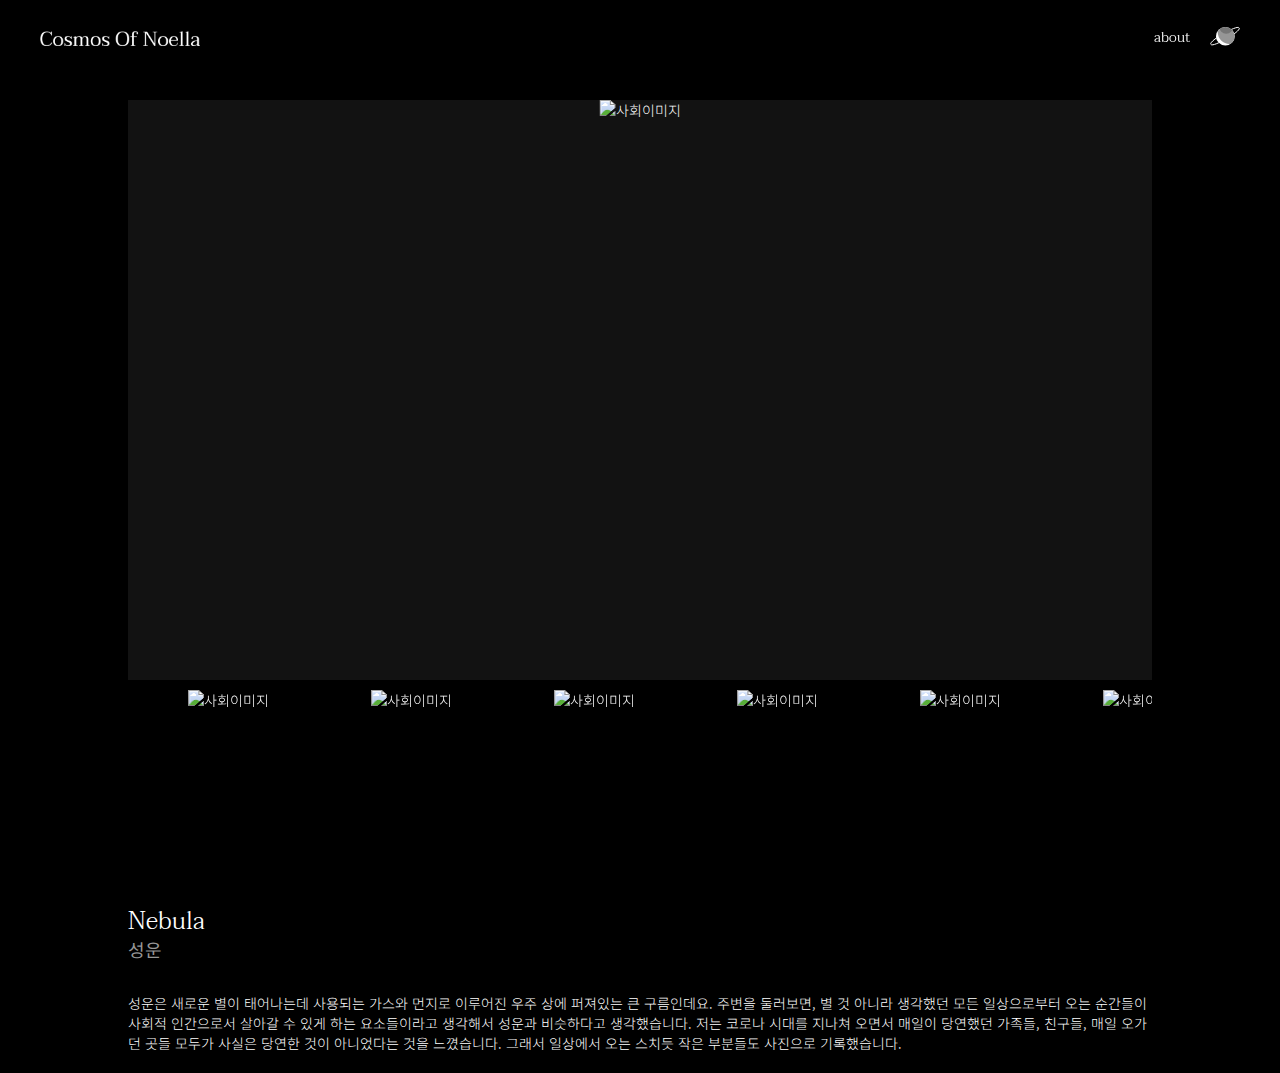
==== content_nebula.html @ 3be6d568 "1st upload" ====
<!DOCTYPE html>
<html lang="ko">
<head>
    <meta charset="UTF-8">
    <meta name="viewport" content="width=device-width, initial-scale=1.0">
    <script src="js/jquery-3.7.1.js" type="text/javascript" text="javascript"></script>
    <script type="text/javascript" src="slick/slick.min.js"></script>
    <script src="js/content.js"></script>
    <link rel="preconnect" href="https://fonts.googleapis.com">
    <link rel="preconnect" href="https://fonts.gstatic.com" crossorigin>
    <link href="https://fonts.googleapis.com/css2?family=Noto+Sans+KR:wght@100..900&family=Taviraj:ital,wght@0,100;0,200;0,300;0,400;0,500;0,600;0,700;0,800;0,900;1,100;1,200;1,300;1,400;1,500;1,600;1,700;1,800;1,900&display=swap" rel="stylesheet">
    <link rel="stylesheet" type="text/css" href="slick/slick.css"/>
    <link rel="stylesheet" type="text/css" href="slick/slick-theme.css"/>
    <link href="css/content.css" rel="stylesheet" type="text/css">
    <title>cosmos of Noella Nebula</title>
</head>
<body>
   <div class="wrap">
    <header>
        <h1 id="logo"><a href="index.html"><img src="img/cosmos of Noella_white.png" alt="로고 이미지"></a></h1>
        <nav>
            <ul>
                <li><a href="about.html">about</a></li>
                <li><button id="sub_nav_btn">
                    <svg width="30" height="21" viewBox="0 0 30 21" fill="none" xmlns="http://www.w3.org/2000/svg">
                        <ellipse cx="15.3507" cy="10.2389" rx="9.35069" ry="9.35069" fill="white"/>
                        <path d="M16.5251 12.7742C20.3308 10.577 23.6429 8.334 25.9222 6.47894C27.0587 5.55395 27.9567 4.7108 28.5303 4.00677C28.8153 3.65698 29.0404 3.31737 29.1672 3.0005C29.2901 2.69355 29.3589 2.30672 29.1579 1.95858C28.9569 1.61044 28.5875 1.4766 28.2602 1.42956C27.9224 1.38099 27.5157 1.40611 27.0703 1.47802C26.1738 1.62276 24.9946 1.97883 23.6253 2.50059C20.8791 3.54698 17.2806 5.29388 13.4749 7.49111C9.66919 9.68835 6.35706 11.9313 4.07778 13.7864C2.94126 14.7114 2.04331 15.5545 1.46971 16.2585C1.18473 16.6083 0.959645 16.9479 0.83278 17.2648C0.709886 17.5718 0.641083 17.9586 0.842081 18.3067C1.04308 18.6549 1.41249 18.7887 1.73977 18.8358C2.07762 18.8843 2.48427 18.8592 2.92968 18.7873C3.82619 18.6425 5.00536 18.2865 6.37469 17.7647C9.12085 16.7183 12.7194 14.9714 16.5251 12.7742Z" stroke="white"/>
                        <mask id="mask0_33_47" style="mask-type:alpha" maskUnits="userSpaceOnUse" x="6" y="0" width="19" height="20">
                        <ellipse cx="15.3507" cy="10.2389" rx="9.35069" ry="9.35069" fill="white"/>
                        </mask>
                        <g mask="url(#mask0_33_47)">
                        <circle cx="19.601" cy="5.98858" r="11.9009" fill="#969696"/>
                        <ellipse cx="16.2008" cy="0.888208" rx="6.8005" ry="6.8005" fill="#767676"/>
                        </g>
                    </svg>                            
                </button></li>
            </ul>
        </nav>
        <div id="sub_nav_bg"></div>
        <div id="sub_nav">
            <ul>
                <li>
                    <a href="content_nebula.html"></a>
                    <p>Nebula</p>
                </li>
                <li>
                    <a href="content_earth.html"></a>
                    <p>Earth</p>
                </li>
                <li>
                    <a href="content_orbit.html"></a>
                    <p>Orbit</p>
                </li>
                <li>
                    <a href="content_meteor.html"></a>
                    <p>Meteor</p>
                </li>
                <li>
                    <a href="content_mercury.html"></a>
                    <p>Mercury</p>
                </li>
            </ul>
        </div>
    </header>
        <div class="content_wrap">
            <div class="main_slider">
                <div><img src="img/content/nebula/nebula_1.jpg" alt="사회이미지"></div>
                <div><img src="img/content/nebula/nebula_2.jpg" alt="사회이미지"></div>
                <div><img src="img/content/nebula/nebula_3.jpg" alt="사회이미지"></div>
                <div><img src="img/content/nebula/nebula_4.jpg" alt="사회이미지"></div>
                <div><img src="img/content/nebula/nebula_5.jpg" alt="사회이미지"></div>
                <div><img src="img/content/nebula/nebula_6.jpg" alt="사회이미지"></div>
                <div><img src="img/content/nebula/nebula_7.jpg" alt="사회이미지"></div>
                <div><img src="img/content/nebula/nebula_8.jpg" alt="사회이미지"></div>
                <div><img src="img/content/nebula/nebula_9.jpg" alt="사회이미지"></div>
                <div><img src="img/content/nebula/nebula_10.jpg" alt="사회이미지"></div>
                <div><img src="img/content/nebula/nebula_11.jpg" alt="사회이미지"></div>
                <div><img src="img/content/nebula/nebula_12.jpg" alt="사회이미지"></div>
                <div><img src="img/content/nebula/nebula_13.jpg" alt="사회이미지"></div>
                <div><img src="img/content/nebula/nebula_14.jpg" alt="사회이미지"></div>
                <div><img src="img/content/nebula/nebula_15.jpg" alt="사회이미지"></div>
                <div><img src="img/content/nebula/nebula_16.jpg" alt="사회이미지"></div>
                <div><img src="img/content/nebula/nebula_17.jpg" alt="사회이미지"></div>
                <div><img src="img/content/nebula/nebula_18.jpg" alt="사회이미지"></div>
                <div><img src="img/content/nebula/nebula_19.jpg" alt="사회이미지"></div>
                <div><img src="img/content/nebula/nebula_20.jpg" alt="사회이미지"></div>
                <div><img src="img/content/nebula/nebula_21.jpg" alt="사회이미지"></div>
                <div><img src="img/content/nebula/nebula_22.jpg" alt="사회이미지"></div>
                <div><img src="img/content/nebula/nebula_23.jpg" alt="사회이미지"></div>
                <div><img src="img/content/nebula/nebula_24.jpg" alt="사회이미지"></div>
                <div><img src="img/content/nebula/nebula_25.jpg" alt="사회이미지"></div>
                <div><img src="img/content/nebula/nebula_26.jpg" alt="사회이미지"></div>
                <div><img src="img/content/nebula/nebula_27.jpg" alt="사회이미지"></div>
                <div><img src="img/content/nebula/nebula_28.jpg" alt="사회이미지"></div>
                <div><img src="img/content/nebula/nebula_29.jpg" alt="사회이미지"></div>
                <div><img src="img/content/nebula/nebula_30.jpg" alt="사회이미지"></div>
                <div><img src="img/content/nebula/nebula_31.jpg" alt="사회이미지"></div>
                <div><img src="img/content/nebula/nebula_32.jpg" alt="사회이미지"></div>
                <div><img src="img/content/nebula/nebula_33.jpg" alt="사회이미지"></div>
                <div><img src="img/content/nebula/nebula_34.jpg" alt="사회이미지"></div>
                <div><img src="img/content/nebula/nebula_35.jpg" alt="사회이미지"></div>
                <div><img src="img/content/nebula/nebula_36.jpg" alt="사회이미지"></div>
            </div>
            <div class="sub_slider">
                <div><img src="img/content/nebula/nebula_1.jpg" alt="사회이미지"></div>
                <div><img src="img/content/nebula/nebula_2.jpg" alt="사회이미지"></div>
                <div><img src="img/content/nebula/nebula_3.jpg" alt="사회이미지"></div>
                <div><img src="img/content/nebula/nebula_4.jpg" alt="사회이미지"></div>
                <div><img src="img/content/nebula/nebula_5.jpg" alt="사회이미지"></div>
                <div><img src="img/content/nebula/nebula_6.jpg" alt="사회이미지"></div>
                <div><img src="img/content/nebula/nebula_7.jpg" alt="사회이미지"></div>
                <div><img src="img/content/nebula/nebula_8.jpg" alt="사회이미지"></div>
                <div><img src="img/content/nebula/nebula_9.jpg" alt="사회이미지"></div>
                <div><img src="img/content/nebula/nebula_10.jpg" alt="사회이미지"></div>
                <div><img src="img/content/nebula/nebula_11.jpg" alt="사회이미지"></div>
                <div><img src="img/content/nebula/nebula_12.jpg" alt="사회이미지"></div>
                <div><img src="img/content/nebula/nebula_13.jpg" alt="사회이미지"></div>
                <div><img src="img/content/nebula/nebula_14.jpg" alt="사회이미지"></div>
                <div><img src="img/content/nebula/nebula_15.jpg" alt="사회이미지"></div>
                <div><img src="img/content/nebula/nebula_16.jpg" alt="사회이미지"></div>
                <div><img src="img/content/nebula/nebula_17.jpg" alt="사회이미지"></div>
                <div><img src="img/content/nebula/nebula_18.jpg" alt="사회이미지"></div>
                <div><img src="img/content/nebula/nebula_19.jpg" alt="사회이미지"></div>
                <div><img src="img/content/nebula/nebula_20.jpg" alt="사회이미지"></div>
                <div><img src="img/content/nebula/nebula_21.jpg" alt="사회이미지"></div>
                <div><img src="img/content/nebula/nebula_22.jpg" alt="사회이미지"></div>
                <div><img src="img/content/nebula/nebula_23.jpg" alt="사회이미지"></div>
                <div><img src="img/content/nebula/nebula_24.jpg" alt="사회이미지"></div>
                <div><img src="img/content/nebula/nebula_25.jpg" alt="사회이미지"></div>
                <div><img src="img/content/nebula/nebula_26.jpg" alt="사회이미지"></div>
                <div><img src="img/content/nebula/nebula_27.jpg" alt="사회이미지"></div>
                <div><img src="img/content/nebula/nebula_28.jpg" alt="사회이미지"></div>
                <div><img src="img/content/nebula/nebula_29.jpg" alt="사회이미지"></div>
                <div><img src="img/content/nebula/nebula_30.jpg" alt="사회이미지"></div>
                <div><img src="img/content/nebula/nebula_31.jpg" alt="사회이미지"></div>
                <div><img src="img/content/nebula/nebula_32.jpg" alt="사회이미지"></div>
                <div><img src="img/content/nebula/nebula_33.jpg" alt="사회이미지"></div>
                <div><img src="img/content/nebula/nebula_34.jpg" alt="사회이미지"></div>
                <div><img src="img/content/nebula/nebula_35.jpg" alt="사회이미지"></div>
                <div><img src="img/content/nebula/nebula_36.jpg" alt="사회이미지"></div>
            </div>
            <div class="text_wrap">
                <div class="text_title">
                    <h5>Nebula</h5>
                    <p>성운</p>
                </div>
                <span>
                    성운은 새로운 별이 태어나는데 사용되는 가스와 먼지로 이루어진 우주 상에 퍼져있는 큰 구름인데요. 주변을 둘러보면, 별 것 아니라 생각했던
                    모든 일상으로부터 오는 순간들이 사회적 인간으로서 살아갈 수 있게 하는 요소들이라고 생각해서 성운과 비슷하다고 생각했습니다.
                    저는 코로나 시대를 지나쳐 오면서 매일이 당연했던 가족들, 친구들, 매일 오가던 곳들 모두가 사실은 당연한 것이 아니었다는 것을 느꼈습니다.
                    그래서 일상에서 오는 스치듯 작은 부분들도 사진으로 기록했습니다.
                </span>
            </div>
        </div>
   </div>
</body>
</html>
---- css/content.css ----
@charset "utf-8";

*{margin:0; padding:0; list-style: none; text-decoration: none; box-sizing: border-box;
font-size: 14px; font-family: "Noto Sans KR", sans-serif; font-weight:300; color:#ffffff}
body{background-color: #000000;}

/* header */

header{width:100%;
    height:80px;
    position: fixed;
    z-index:99;}
#logo{width:160px;
    float: left;
    margin:30px 0 0 40px;}
#logo img{width:100%;}
nav{float:right;
    padding:26px 40px 0 0;}
nav ul{display: flex;}
nav li{padding-left:20px;}
nav li a{font-family: "Taviraj", serif;
    font-weight: 300;}
nav li button{background: none;
    border: none;
    cursor: pointer;}

#sub_nav_bg{width:100%;
    height:100vh;
    background-color: rgba(0, 0, 0, 0.8);
    display: none;}
#sub_nav{width:fit-content;
    height:calc(100vh - 80px);
    position: absolute;
    top:70px;
    right:40px;
    text-align:center;
    display: none;}
#sub_nav ul{height:100%;}
#sub_nav li{height:20%;}
#sub_nav li:nth-child(1){margin-top:0;}
#sub_nav a{height:80%;
    aspect-ratio: 1/1;
    margin:0 auto;
    border:1px solid #363636;
    border-radius: 200px;
    background-size: cover;
    display: block;}
#sub_nav li:nth-child(1) a{background-image: url(../img/main/main_ad/1.webp);}
#sub_nav li:nth-child(2) a{background-image: url(../img/main/main_ad/2.webp);}
#sub_nav li:nth-child(3) a{background-image: url(../img/main/main_ad/3.webp);}
#sub_nav li:nth-child(4) a{background-image: url(../img/main/main_ad/4.webp);}
#sub_nav li:nth-child(5) a{background-image: url(../img/main/main_ad/5.webp);}

#sub_nav p{font-size:12px;
    font-family: "Taviraj", serif;
    font-weight: 300;
    padding-top:3px;}

/* slider */

.content_wrap{position:relative;
    top:100px;
    overflow:hidden;}
.main_slider{width:60%;
    margin:0 auto;}
.main_slider div{height:700px;
    background-color:#121212;}
.main_slider img{height:100%;
    /* margin:0 auto; */
    position: absolute;
    left:50%;
transform: translateX(calc(-50%));}
.sub_slider{width:60%;
    margin:0 auto;
    margin-top:10px;}
.sub_slider div{margin-left:10px;}
.sub_slider div:nth-child(1){margin-left:0;}
.sub_slider img{width:100%;
    aspect-ratio:1/1;
    object-fit:cover;}

/* button */

.slick-prev, .slick-next{display: none;}

/* text_wrap */

.text_wrap{width:60%;
    height:180px;
    margin:0 auto;
    padding-top:30px;
    display: flex;
    flex-wrap: wrap;}
.text_title{width:10%;}
.text_title h5{font-size: 24px;
    font-family: "Taviraj", serif;
    font-weight: 300;
    line-height: 28px;}
.text_title p{font-size: 18px;
    font-weight: 400;
    color:#969696;}
.text_wrap span{width:90%;
    color:#ffffff;
    display: block;}

@media only screen and (min-width:1000px) and (max-width:1500px){
    .main_slider{width:80%;}
    .main_slider div{height:580px;}
    .sub_slider{width:80%;}
    .text_wrap{width:80%;
        padding-top:15px;}
    .text_wrap span{width:100%;
        padding-top:10px;}
    .slick-dots li{display: none;}
}

@media only screen and (min-width:320px) and (max-width:999px){
    .main_slider{width:80%;}
    .main_slider div{height:350px;}
    .sub_slider{width:80%;}
    .text_wrap{width:80%;
        height:300px;
        padding-top:15px;}
    .text_title h5{font-size: 20px;
        line-height: 24px;}
    .text_title p{font-size: 14px;}
    .text_wrap span{width:100%;
        height:450px;
        font-size: 12px;
        padding-top:10px;}
    .slick-dots li{display: none;}
}
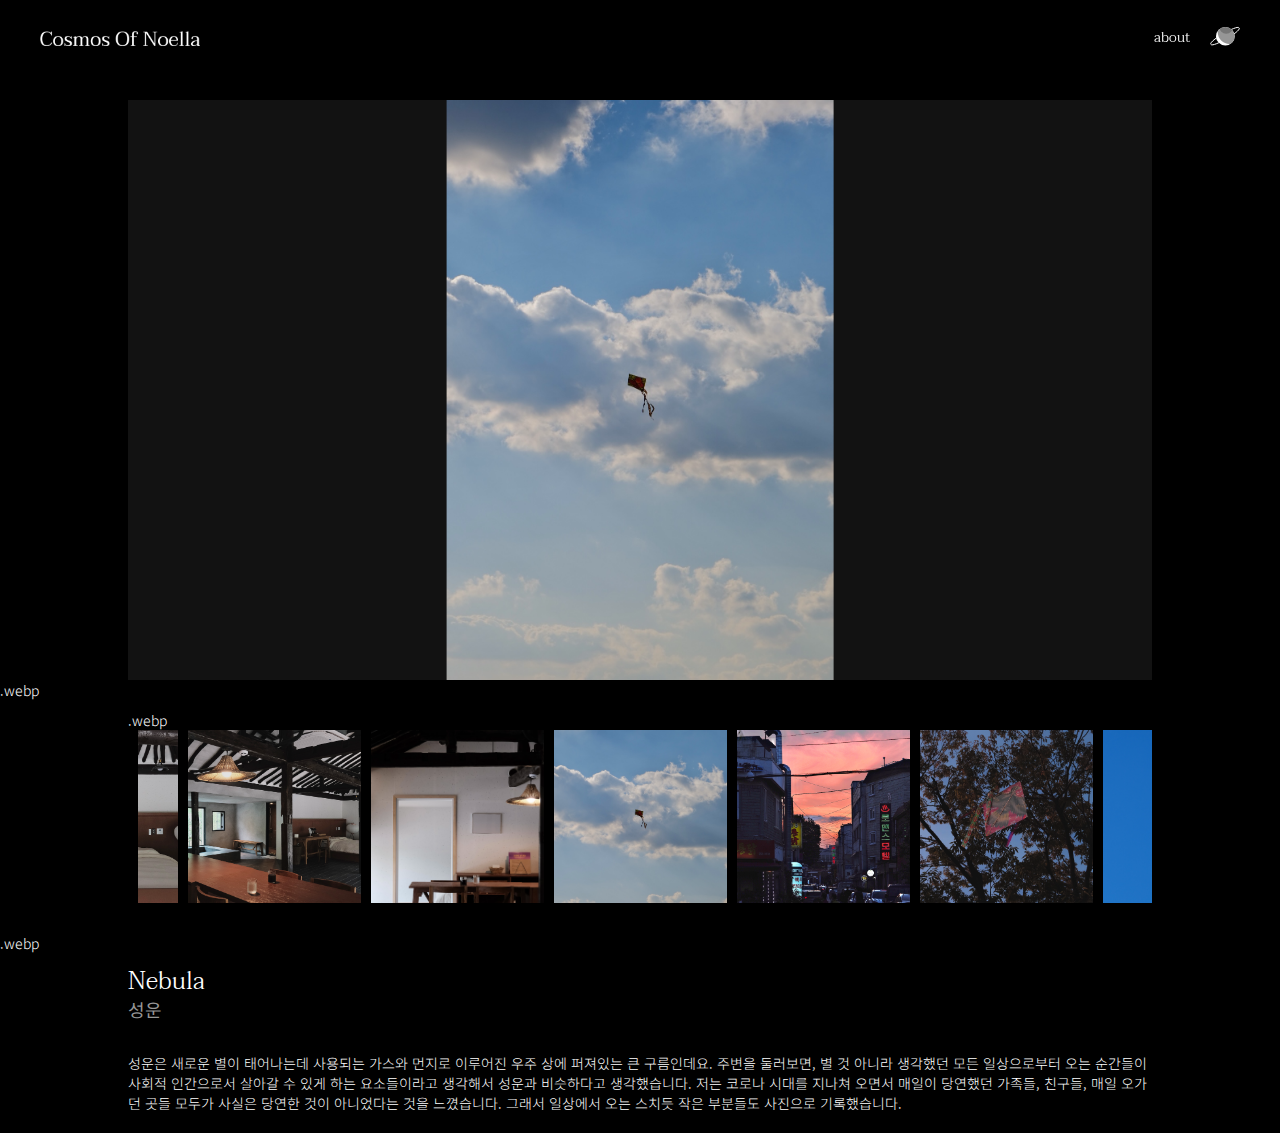
==== commit 81d0de0c: "name chamged" ====
--- a/content_nebula.html
+++ b/content_nebula.html
@@ -64,81 +64,81 @@
     </header>
         <div class="content_wrap">
             <div class="main_slider">
-                <div><img src="img/content/nebula/nebula_1.jpg" alt="사회이미지"></div>
-                <div><img src="img/content/nebula/nebula_2.jpg" alt="사회이미지"></div>
-                <div><img src="img/content/nebula/nebula_3.jpg" alt="사회이미지"></div>
-                <div><img src="img/content/nebula/nebula_4.jpg" alt="사회이미지"></div>
-                <div><img src="img/content/nebula/nebula_5.jpg" alt="사회이미지"></div>
-                <div><img src="img/content/nebula/nebula_6.jpg" alt="사회이미지"></div>
-                <div><img src="img/content/nebula/nebula_7.jpg" alt="사회이미지"></div>
-                <div><img src="img/content/nebula/nebula_8.jpg" alt="사회이미지"></div>
-                <div><img src="img/content/nebula/nebula_9.jpg" alt="사회이미지"></div>
-                <div><img src="img/content/nebula/nebula_10.jpg" alt="사회이미지"></div>
-                <div><img src="img/content/nebula/nebula_11.jpg" alt="사회이미지"></div>
-                <div><img src="img/content/nebula/nebula_12.jpg" alt="사회이미지"></div>
-                <div><img src="img/content/nebula/nebula_13.jpg" alt="사회이미지"></div>
-                <div><img src="img/content/nebula/nebula_14.jpg" alt="사회이미지"></div>
-                <div><img src="img/content/nebula/nebula_15.jpg" alt="사회이미지"></div>
-                <div><img src="img/content/nebula/nebula_16.jpg" alt="사회이미지"></div>
-                <div><img src="img/content/nebula/nebula_17.jpg" alt="사회이미지"></div>
-                <div><img src="img/content/nebula/nebula_18.jpg" alt="사회이미지"></div>
-                <div><img src="img/content/nebula/nebula_19.jpg" alt="사회이미지"></div>
-                <div><img src="img/content/nebula/nebula_20.jpg" alt="사회이미지"></div>
-                <div><img src="img/content/nebula/nebula_21.jpg" alt="사회이미지"></div>
-                <div><img src="img/content/nebula/nebula_22.jpg" alt="사회이미지"></div>
-                <div><img src="img/content/nebula/nebula_23.jpg" alt="사회이미지"></div>
-                <div><img src="img/content/nebula/nebula_24.jpg" alt="사회이미지"></div>
-                <div><img src="img/content/nebula/nebula_25.jpg" alt="사회이미지"></div>
-                <div><img src="img/content/nebula/nebula_26.jpg" alt="사회이미지"></div>
-                <div><img src="img/content/nebula/nebula_27.jpg" alt="사회이미지"></div>
-                <div><img src="img/content/nebula/nebula_28.jpg" alt="사회이미지"></div>
-                <div><img src="img/content/nebula/nebula_29.jpg" alt="사회이미지"></div>
-                <div><img src="img/content/nebula/nebula_30.jpg" alt="사회이미지"></div>
-                <div><img src="img/content/nebula/nebula_31.jpg" alt="사회이미지"></div>
-                <div><img src="img/content/nebula/nebula_32.jpg" alt="사회이미지"></div>
-                <div><img src="img/content/nebula/nebula_33.jpg" alt="사회이미지"></div>
-                <div><img src="img/content/nebula/nebula_34.jpg" alt="사회이미지"></div>
-                <div><img src="img/content/nebula/nebula_35.jpg" alt="사회이미지"></div>
-                <div><img src="img/content/nebula/nebula_36.jpg" alt="사회이미지"></div>
-            </div>
-            <div class="sub_slider">
-                <div><img src="img/content/nebula/nebula_1.jpg" alt="사회이미지"></div>
-                <div><img src="img/content/nebula/nebula_2.jpg" alt="사회이미지"></div>
-                <div><img src="img/content/nebula/nebula_3.jpg" alt="사회이미지"></div>
-                <div><img src="img/content/nebula/nebula_4.jpg" alt="사회이미지"></div>
-                <div><img src="img/content/nebula/nebula_5.jpg" alt="사회이미지"></div>
-                <div><img src="img/content/nebula/nebula_6.jpg" alt="사회이미지"></div>
-                <div><img src="img/content/nebula/nebula_7.jpg" alt="사회이미지"></div>
-                <div><img src="img/content/nebula/nebula_8.jpg" alt="사회이미지"></div>
-                <div><img src="img/content/nebula/nebula_9.jpg" alt="사회이미지"></div>
-                <div><img src="img/content/nebula/nebula_10.jpg" alt="사회이미지"></div>
-                <div><img src="img/content/nebula/nebula_11.jpg" alt="사회이미지"></div>
-                <div><img src="img/content/nebula/nebula_12.jpg" alt="사회이미지"></div>
-                <div><img src="img/content/nebula/nebula_13.jpg" alt="사회이미지"></div>
-                <div><img src="img/content/nebula/nebula_14.jpg" alt="사회이미지"></div>
-                <div><img src="img/content/nebula/nebula_15.jpg" alt="사회이미지"></div>
-                <div><img src="img/content/nebula/nebula_16.jpg" alt="사회이미지"></div>
-                <div><img src="img/content/nebula/nebula_17.jpg" alt="사회이미지"></div>
-                <div><img src="img/content/nebula/nebula_18.jpg" alt="사회이미지"></div>
-                <div><img src="img/content/nebula/nebula_19.jpg" alt="사회이미지"></div>
-                <div><img src="img/content/nebula/nebula_20.jpg" alt="사회이미지"></div>
-                <div><img src="img/content/nebula/nebula_21.jpg" alt="사회이미지"></div>
-                <div><img src="img/content/nebula/nebula_22.jpg" alt="사회이미지"></div>
-                <div><img src="img/content/nebula/nebula_23.jpg" alt="사회이미지"></div>
-                <div><img src="img/content/nebula/nebula_24.jpg" alt="사회이미지"></div>
-                <div><img src="img/content/nebula/nebula_25.jpg" alt="사회이미지"></div>
-                <div><img src="img/content/nebula/nebula_26.jpg" alt="사회이미지"></div>
-                <div><img src="img/content/nebula/nebula_27.jpg" alt="사회이미지"></div>
-                <div><img src="img/content/nebula/nebula_28.jpg" alt="사회이미지"></div>
-                <div><img src="img/content/nebula/nebula_29.jpg" alt="사회이미지"></div>
-                <div><img src="img/content/nebula/nebula_30.jpg" alt="사회이미지"></div>
-                <div><img src="img/content/nebula/nebula_31.jpg" alt="사회이미지"></div>
-                <div><img src="img/content/nebula/nebula_32.jpg" alt="사회이미지"></div>
-                <div><img src="img/content/nebula/nebula_33.jpg" alt="사회이미지"></div>
-                <div><img src="img/content/nebula/nebula_34.jpg" alt="사회이미지"></div>
-                <div><img src="img/content/nebula/nebula_35.jpg" alt="사회이미지"></div>
-                <div><img src="img/content/nebula/nebula_36.jpg" alt="사회이미지"></div>
-            </div>
+                <div><img src="img/content/nebula/nebula_1.webp" alt="사회이미지"></div>
+                <div><img src="img/content/nebula/nebula_2.webp" alt="사회이미지"></div>
+                <div><img src="img/content/nebula/nebula_3.webp" alt="사회이미지"></div>
+                <div><img src="img/content/nebula/nebula_4.webp" alt="사회이미지"></div>
+                <div><img src="img/content/nebula/nebula_5.webp" alt="사회이미지"></div>
+                <div><img src="img/content/nebula/nebula_6.webp" alt="사회이미지"></div>
+                <div><img src="img/content/nebula/nebula_7.webp" alt="사회이미지"></div>
+                <div><img src="img/content/nebula/nebula_8.webp" alt="사회이미지"></div>
+                <div><img src="img/content/nebula/nebula_9.webp" alt="사회이미지"></div>
+                <div><img src="img/content/nebula/nebula_10.webp" alt="사회이미지"></div>
+                <div><img src="img/content/nebula/nebula_11.webp" alt="사회이미지"></div>
+                <div><img src="img/content/nebula/nebula_12.webp" alt="사회이미지"></div>
+                <div><img src="img/content/nebula/nebula_13.webp" alt="사회이미지"></div>
+                <div><img src="img/content/nebula/nebula_14.webp" alt="사회이미지"></div>
+                <div><img src="img/content/nebula/nebula_15.webp" alt="사회이미지"></div>
+                <div><img src="img/content/nebula/nebula_16.webp" alt="사회이미지"></div>
+                <div><img src="img/content/nebula/nebula_17.webp" alt="사회이미지"></div>
+                <div><img src="img/content/nebula/nebula_18.webp" alt="사회이미지"></div>
+                <div><img src="img/content/nebula/nebula_19.webp" alt="사회이미지"></div>
+                <div><img src="img/content/nebula/nebula_20.webp" alt="사회이미지"></div>
+                <div><img src="img/content/nebula/nebula_21.webp" alt="사회이미지"></div>
+                <div><img src="img/content/nebula/nebula_22.webp" alt="사회이미지"></div>
+                <div><img src="img/content/nebula/nebula_23.webp" alt="사회이미지"></div>
+                <div><img src="img/content/nebula/nebula_24.webp" alt="사회이미지"></div>
+                <div><img src="img/content/nebula/nebula_25.webp" alt="사회이미지"></div>
+                <div><img src="img/content/nebula/nebula_26.webp" alt="사회이미지"></div>
+                <div><img src="img/content/nebula/nebula_27.webp" alt="사회이미지"></div>
+                <div><img src="img/content/nebula/nebula_28.webp" alt="사회이미지"></div>
+                <div><img src="img/content/nebula/nebula_29.webp" alt="사회이미지"></div>
+                <div><img src="img/content/nebula/nebula_30.webp" alt="사회이미지"></div>
+                <div><img src="img/content/nebula/nebula_31.webp" alt="사회이미지"></div>
+                <div><img src="img/content/nebula/nebula_32.webp" alt="사회이미지"></div>
+                <div><img src="img/content/nebula/nebula_33.webp" alt="사회이미지"></div>
+                <div><img src="img/content/nebula/nebula_34.webp" alt="사회이미지"></div>
+                <div><img src="img/content/nebula/nebula_35.webp" alt="사회이미지"></div>
+                <div><img src="img/content/nebula/nebula_36.webp" alt="사회이미지"></div>
+            </div>.webp
+            <div class="sub_slider">.webp
+                <div><img src="img/content/nebula/nebula_1.webp" alt="사회이미지"></div>
+                <div><img src="img/content/nebula/nebula_2.webp" alt="사회이미지"></div>
+                <div><img src="img/content/nebula/nebula_3.webp" alt="사회이미지"></div>
+                <div><img src="img/content/nebula/nebula_4.webp" alt="사회이미지"></div>
+                <div><img src="img/content/nebula/nebula_5.webp" alt="사회이미지"></div>
+                <div><img src="img/content/nebula/nebula_6.webp" alt="사회이미지"></div>
+                <div><img src="img/content/nebula/nebula_7.webp" alt="사회이미지"></div>
+                <div><img src="img/content/nebula/nebula_8.webp" alt="사회이미지"></div>
+                <div><img src="img/content/nebula/nebula_9..webp" alt="사회이미지"></div>
+                <div><img src="img/content/nebula/nebula_10.webp" alt="사회이미지"></div>
+                <div><img src="img/content/nebula/nebula_11.webp" alt="사회이미지"></div>
+                <div><img src="img/content/nebula/nebula_12.webp" alt="사회이미지"></div>
+                <div><img src="img/content/nebula/nebula_13.webp" alt="사회이미지"></div>
+                <div><img src="img/content/nebula/nebula_14.webp" alt="사회이미지"></div>
+                <div><img src="img/content/nebula/nebula_15.webp" alt="사회이미지"></div>
+                <div><img src="img/content/nebula/nebula_16.webp" alt="사회이미지"></div>
+                <div><img src="img/content/nebula/nebula_17.webp" alt="사회이미지"></div>
+                <div><img src="img/content/nebula/nebula_18.webp" alt="사회이미지"></div>
+                <div><img src="img/content/nebula/nebula_19.webp" alt="사회이미지"></div>
+                <div><img src="img/content/nebula/nebula_20.webp" alt="사회이미지"></div>
+                <div><img src="img/content/nebula/nebula_21.webp" alt="사회이미지"></div>
+                <div><img src="img/content/nebula/nebula_22.webp" alt="사회이미지"></div>
+                <div><img src="img/content/nebula/nebula_23.webp" alt="사회이미지"></div>
+                <div><img src="img/content/nebula/nebula_24.webp" alt="사회이미지"></div>
+                <div><img src="img/content/nebula/nebula_25.webp" alt="사회이미지"></div>
+                <div><img src="img/content/nebula/nebula_26.webp" alt="사회이미지"></div>
+                <div><img src="img/content/nebula/nebula_27.webp" alt="사회이미지"></div>
+                <div><img src="img/content/nebula/nebula_28.webp" alt="사회이미지"></div>
+                <div><img src="img/content/nebula/nebula_29.webp" alt="사회이미지"></div>
+                <div><img src="img/content/nebula/nebula_30.webp" alt="사회이미지"></div>
+                <div><img src="img/content/nebula/nebula_31.webp" alt="사회이미지"></div>
+                <div><img src="img/content/nebula/nebula_32.webp" alt="사회이미지"></div>
+                <div><img src="img/content/nebula/nebula_33.webp" alt="사회이미지"></div>
+                <div><img src="img/content/nebula/nebula_34.webp" alt="사회이미지"></div>
+                <div><img src="img/content/nebula/nebula_35.webp" alt="사회이미지"></div>
+                <div><img src="img/content/nebula/nebula_36.webp" alt="사회이미지"></div>
+            </div>.webp
             <div class="text_wrap">
                 <div class="text_title">
                     <h5>Nebula</h5>
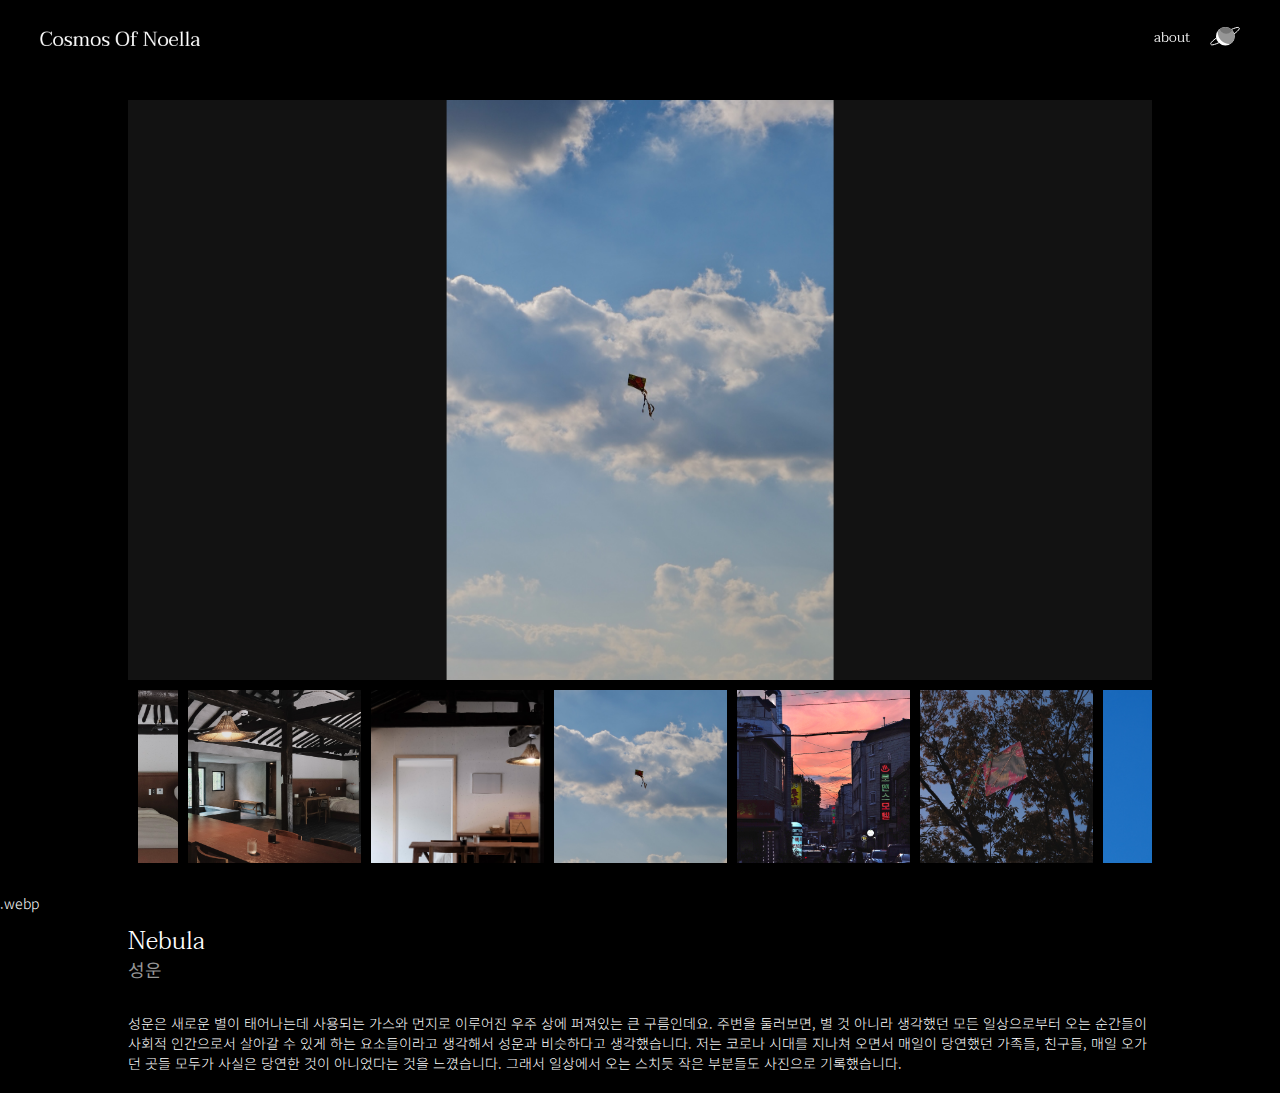
==== commit 5afc3f47: "edit" ====
--- a/content_nebula.html
+++ b/content_nebula.html
@@ -100,8 +100,8 @@
                 <div><img src="img/content/nebula/nebula_34.webp" alt="사회이미지"></div>
                 <div><img src="img/content/nebula/nebula_35.webp" alt="사회이미지"></div>
                 <div><img src="img/content/nebula/nebula_36.webp" alt="사회이미지"></div>
-            </div>.webp
-            <div class="sub_slider">.webp
+            </div>
+            <div class="sub_slider">
                 <div><img src="img/content/nebula/nebula_1.webp" alt="사회이미지"></div>
                 <div><img src="img/content/nebula/nebula_2.webp" alt="사회이미지"></div>
                 <div><img src="img/content/nebula/nebula_3.webp" alt="사회이미지"></div>
@@ -110,7 +110,7 @@
                 <div><img src="img/content/nebula/nebula_6.webp" alt="사회이미지"></div>
                 <div><img src="img/content/nebula/nebula_7.webp" alt="사회이미지"></div>
                 <div><img src="img/content/nebula/nebula_8.webp" alt="사회이미지"></div>
-                <div><img src="img/content/nebula/nebula_9..webp" alt="사회이미지"></div>
+                <div><img src="img/content/nebula/nebula_9.webp" alt="사회이미지"></div>
                 <div><img src="img/content/nebula/nebula_10.webp" alt="사회이미지"></div>
                 <div><img src="img/content/nebula/nebula_11.webp" alt="사회이미지"></div>
                 <div><img src="img/content/nebula/nebula_12.webp" alt="사회이미지"></div>
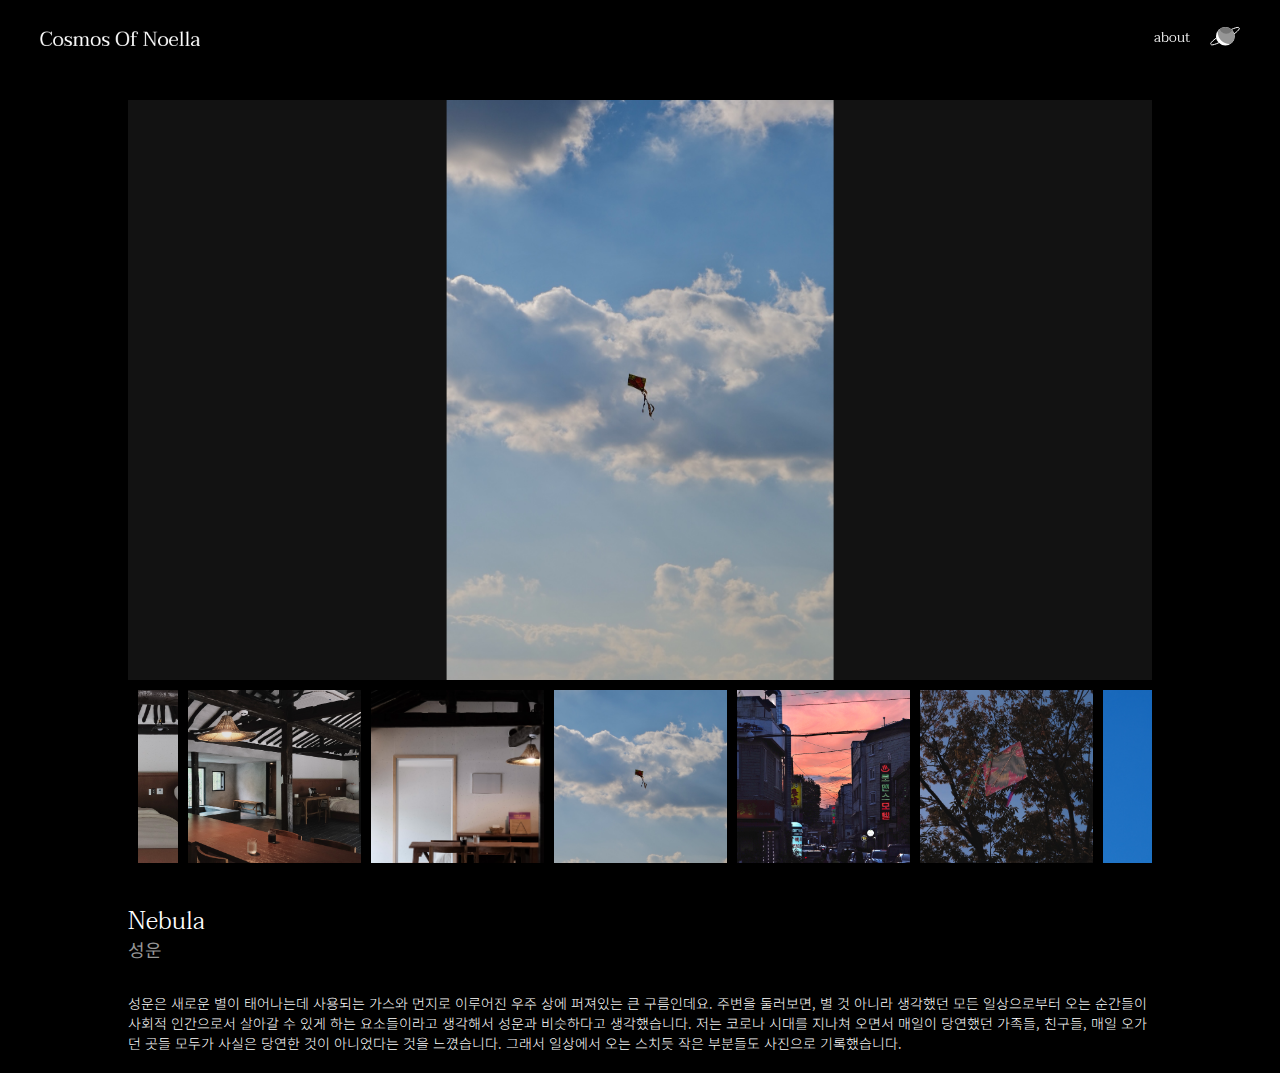
==== commit de7cb67f: "edit" ====
--- a/content_nebula.html
+++ b/content_nebula.html
@@ -138,7 +138,7 @@
                 <div><img src="img/content/nebula/nebula_34.webp" alt="사회이미지"></div>
                 <div><img src="img/content/nebula/nebula_35.webp" alt="사회이미지"></div>
                 <div><img src="img/content/nebula/nebula_36.webp" alt="사회이미지"></div>
-            </div>.webp
+            </div>
             <div class="text_wrap">
                 <div class="text_title">
                     <h5>Nebula</h5>
